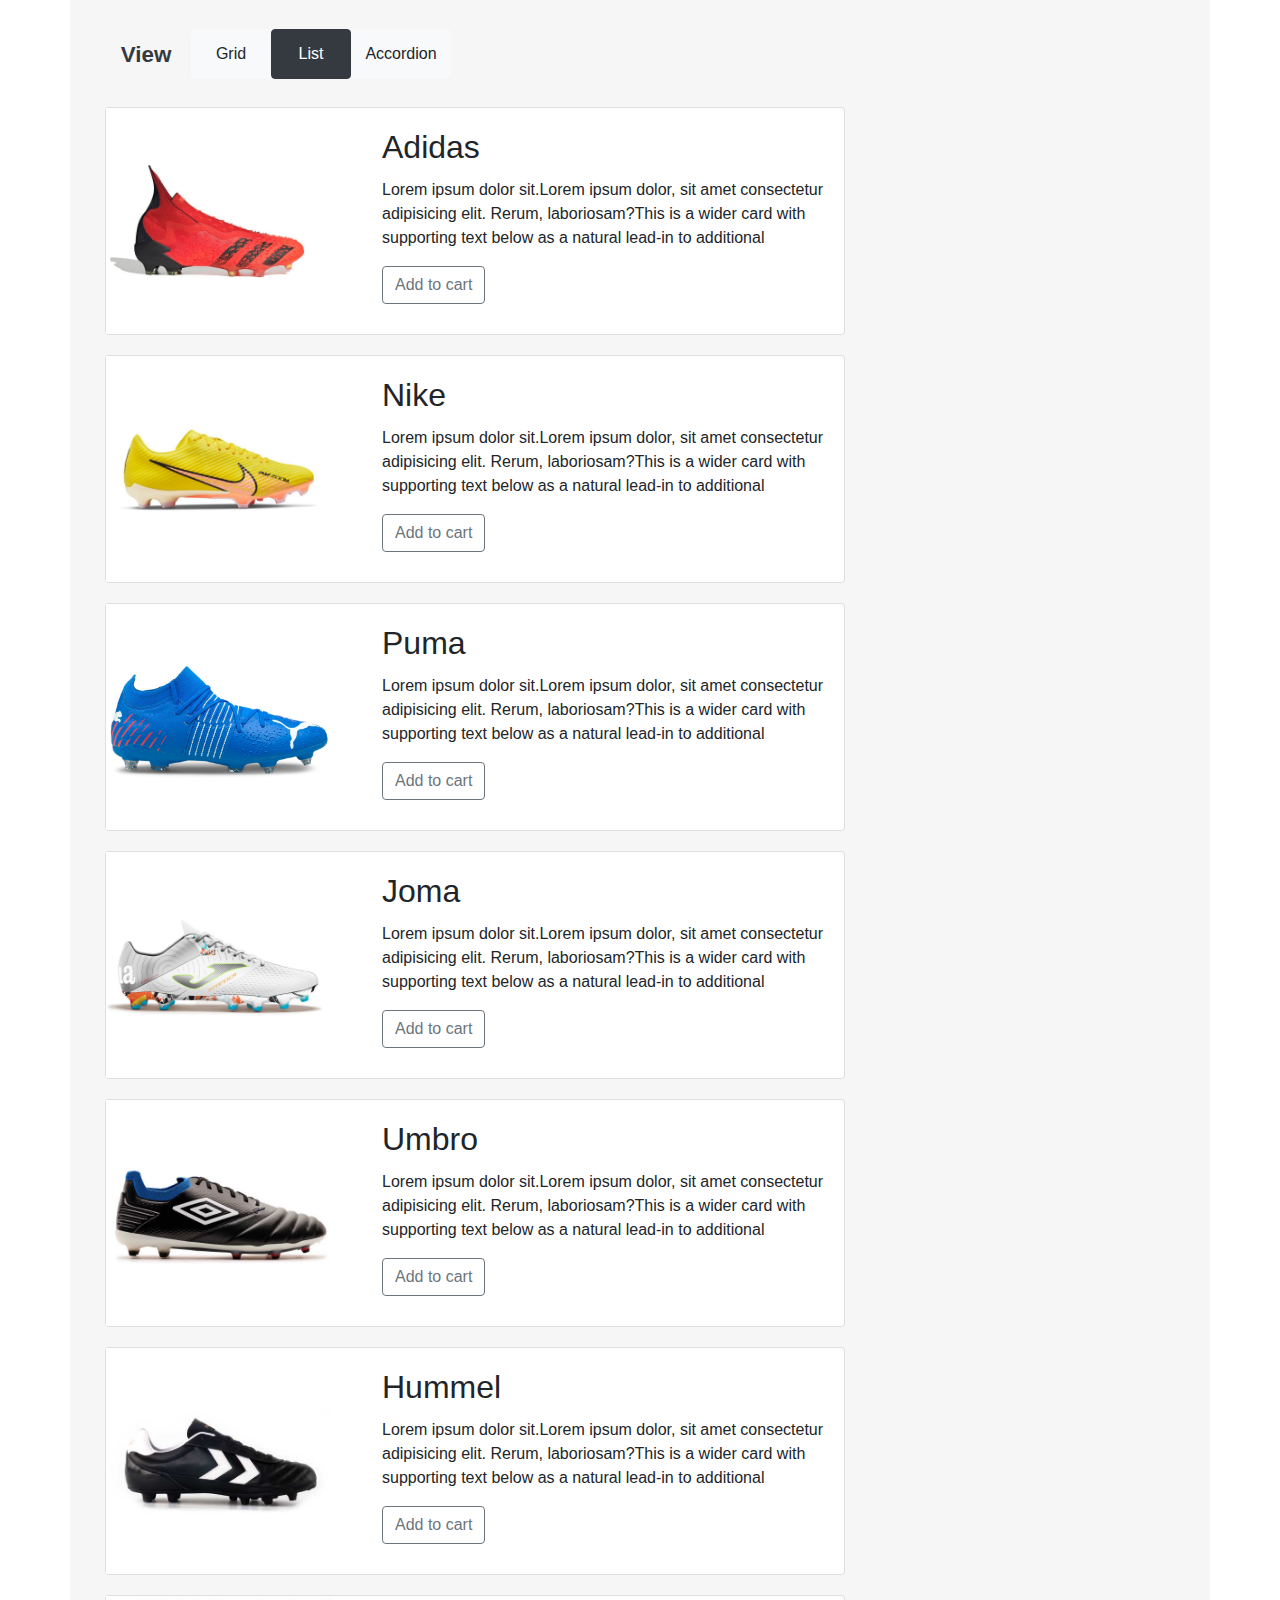
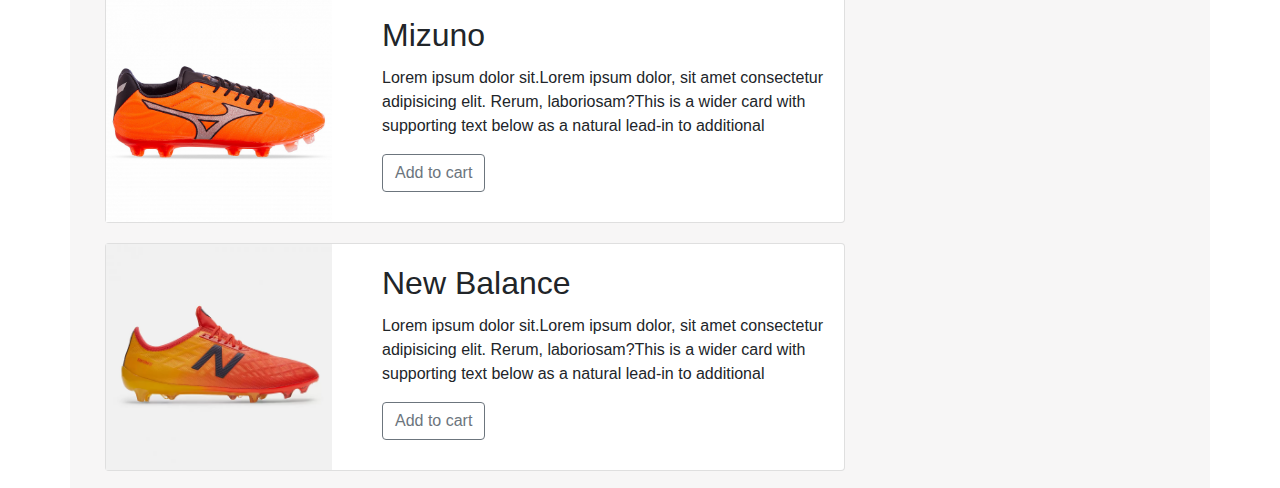
==== index1.html @ cf4bd2d7 "first commit" ====
<!DOCTYPE html>
<html lang="en">

<head>
    <meta charset="UTF-8">
    <meta http-equiv="X-UA-Compatible" content="IE=edge">
    <meta name="viewport" content="width=device-width, initial-scale=1.0">
    <title>Football boots</title>
    <link rel="shortcut icon" href="./img/favicon.png" type="image/x-icon">
    <link rel="stylesheet" href="style.css">
    <link rel="stylesheet" href="https://cdn.jsdelivr.net/npm/bootstrap@4.3.1/dist/css/bootstrap.min.css"
        integrity="sha384-ggOyR0iXCbMQv3Xipma34MD+dH/1fQ784/j6cY/iJTQUOhcWr7x9JvoRxT2MZw1T" crossorigin="anonymous">
</head>

<body class="body">

    <div class="container">

        <nav class="navbar navbar-light" style="justify-content: flex-start;">
            <p class="text text-dark">View</p>
            <form class="form-inline">

                <a href="index.html"> <button id="grid" class="btn btn-light" type="button"
                        style="height: 50px; width: 80px;">Grid </button></a>
                <button id="list" class="btn btn-dark" type="button" style="height: 50px; width: 80px;">List</button>
                <a href="index2.html"><button id="vkladki" class="btn btn-light" type="button"
                        style="height: 50px; width: 100px;">Accordion</button></a>
            </form>
        </nav>


        <div class="card mb-3" style="max-width: 740px; margin-top: 20px; margin-left: 20px;">
            <div class="row g-0">
                <div class="col-md-4">
                    <img src="./img/adidas.jpg" class="img-fluid rounded-start" alt="...">
                </div>
                <div class="col-md-8">
                    <div class="card-body">
                        <h5 class="card-title" style="font-size: 2rem;">Adidas</h5>
                        <p class="card-text ">Lorem ipsum dolor sit.Lorem ipsum dolor, sit amet consectetur
                            adipisicing elit. Rerum, laboriosam?This is a wider card with supporting text below as a
                            natural lead-in to
                            additional</p>
                        <a href="#" class="btn btn-outline-secondary">Add to cart</a>
                    </div>
                </div>
            </div>
        </div>
        <div class="card mb-3" style="max-width: 740px; margin-top: 20px; margin-left: 20px;">
            <div class="row g-0">
                <div class="col-md-4">
                    <img src="./img/nike.jpg" class="img-fluid rounded-start" alt="...">
                </div>
                <div class="col-md-8">
                    <div class="card-body">
                        <h5 class="card-title" style="font-size: 2rem;">Nike</h5>
                        <p class="card-text">Lorem ipsum dolor sit.Lorem ipsum dolor, sit amet consectetur
                            adipisicing elit. Rerum, laboriosam?This is a wider card with supporting text below as a
                            natural lead-in to
                            additional </p>
                        <a href="#" class="btn btn-outline-secondary">Add to cart</a>
                    </div>
                </div>
            </div>
        </div>
        <div class="card mb-3" style="max-width: 740px; margin-top: 20px; margin-left: 20px;">
            <div class="row g-0">
                <div class="col-md-4">
                    <img src="./img/puma.jpg" class="img-fluid rounded-start" alt="...">
                </div>
                <div class="col-md-8">
                    <div class="card-body">
                        <h5 class="card-title" style="font-size: 2rem;">Puma</h5>
                        <p class="card-text">Lorem ipsum dolor sit.Lorem ipsum dolor, sit amet consectetur
                            adipisicing elit. Rerum, laboriosam?This is a wider card with supporting text below as a
                            natural lead-in to
                            additional </p>
                        <a href="#" class="btn btn-outline-secondary">Add to cart</a>
                    </div>
                </div>
            </div>
        </div>
        <div class="card mb-3" style="max-width: 740px; margin-top: 20px; margin-left: 20px;">
            <div class="row g-0">
                <div class="col-md-4">
                    <img src="./img/joma.jpg" class="img-fluid rounded-start" alt="...">
                </div>
                <div class="col-md-8">
                    <div class="card-body">
                        <h5 class="card-title" style="font-size: 2rem;">Joma</h5>
                        <p class="card-text">Lorem ipsum dolor sit.Lorem ipsum dolor, sit amet consectetur
                            adipisicing elit. Rerum, laboriosam?This is a wider card with supporting text below as a
                            natural lead-in to
                            additional </p>
                        <a href="#" class="btn btn-outline-secondary">Add to cart</a>
                    </div>
                </div>
            </div>
        </div>
        <div class="card mb-3" style="max-width: 740px; margin-top: 20px; margin-left: 20px;">
            <div class="row g-0">
                <div class="col-md-4">
                    <img src="./img/umbro.jpg" class="img-fluid rounded-start" alt="...">
                </div>
                <div class="col-md-8">
                    <div class="card-body">
                        <h5 class="card-title" style="font-size: 2rem;">Umbro</h5>
                        <p class="card-text">Lorem ipsum dolor sit.Lorem ipsum dolor, sit amet consectetur
                            adipisicing elit. Rerum, laboriosam?This is a wider card with supporting text below as a
                            natural lead-in to
                            additional </p>
                        <a href="#" class="btn btn-outline-secondary">Add to cart</a>
                    </div>
                </div>
            </div>
        </div>
        <div class="card mb-3" style="max-width: 740px; margin-top: 20px; margin-left: 20px;">
            <div class="row g-0">
                <div class="col-md-4">
                    <img src="./img/hummel.jpg" class="img-fluid rounded-start" alt="...">
                </div>
                <div class="col-md-8">
                    <div class="card-body">
                        <h5 class="card-title" style="font-size: 2rem;">Hummel</h5>
                        <p class="card-text">Lorem ipsum dolor sit.Lorem ipsum dolor, sit amet consectetur
                            adipisicing elit. Rerum, laboriosam?This is a wider card with supporting text below as a
                            natural lead-in to
                            additional </p>
                        <a href="#" class="btn btn-outline-secondary">Add to cart</a>
                    </div>
                </div>
            </div>
        </div>
        <div class="card mb-3" style="max-width: 740px; margin-top: 20px; margin-left: 20px;">
            <div class="row g-0">
                <div class="col-md-4">
                    <img src="./img/mizuno.jpg" class="img-fluid rounded-start" alt="...">
                </div>
                <div class="col-md-8">
                    <div class="card-body">
                        <h5 class="card-title" style="font-size: 2rem;">Mizuno</h5>
                        <p class="card-text">Lorem ipsum dolor sit.Lorem ipsum dolor, sit amet consectetur
                            adipisicing elit. Rerum, laboriosam?This is a wider card with supporting text below as a
                            natural lead-in to
                            additional </p>
                        <a href="#" class="btn btn-outline-secondary">Add to cart</a>
                    </div>
                </div>
            </div>

        </div>
        <div class="card mb-3" style="max-width: 740px; margin-top: 20px; margin-left: 20px;">
            <div class="row g-0">
                <div class="col-md-4">
                    <img src="./img/newbalance.jpg" class="img-fluid rounded-start" alt="...">
                </div>
                <div class="col-md-8">
                    <div class="card-body">
                        <h5 class="card-title" style="font-size: 2rem;">New Balance</h5>
                        <p class="card-text">Lorem ipsum dolor sit.Lorem ipsum dolor, sit amet consectetur
                            adipisicing elit. Rerum, laboriosam?This is a wider card with supporting text below as a
                            natural lead-in to
                            additional </p>
                        <a href="#" class="btn btn-outline-secondary">Add to cart</a>
                    </div>
                </div>
            </div>

        </div>
    </div>

</body>

</html>
---- style.css ----
* {
    box-sizing: border-box;
    margin: 0;
    padding: 0;
}


.text {
    width: 90px;
    height: 50px;
    display: flex;
    justify-content: center;
    align-items: center;
    margin-bottom: -1px;
    font-size: 1.4rem;
    font-family: Arial, Helvetica, sans-serif;
    font-weight: bold;

}
.shoes{
    width: 280px;
    height: 50px;
    display: flex;
    justify-content: center;
    align-items: center;
    margin-bottom: -1px;
    font-size: 1.4rem;
    font-family: Arial, Helvetica, sans-serif;
    font-weight: bold;
    margin-left: 225px;
}
.card:hover {
    transform: scale(1.05);
    transition: all 0.5s ease-in-out;
}

.m {
    margin-top: 30px;
}

.container {
    background: #f7f6f6;
    padding: 1px;
    height: 100%;
}

.navbar {
    margin-top: 20px;
}



.dd {
    display: flex;
    align-items: center;
    justify-content: space-around;
}

.tvir {
    width: 60%;
    height: 300px;
    display: flex;
    flex-direction: column;
    justify-content: space-around;

}

h3 {
    width: 100%;
}
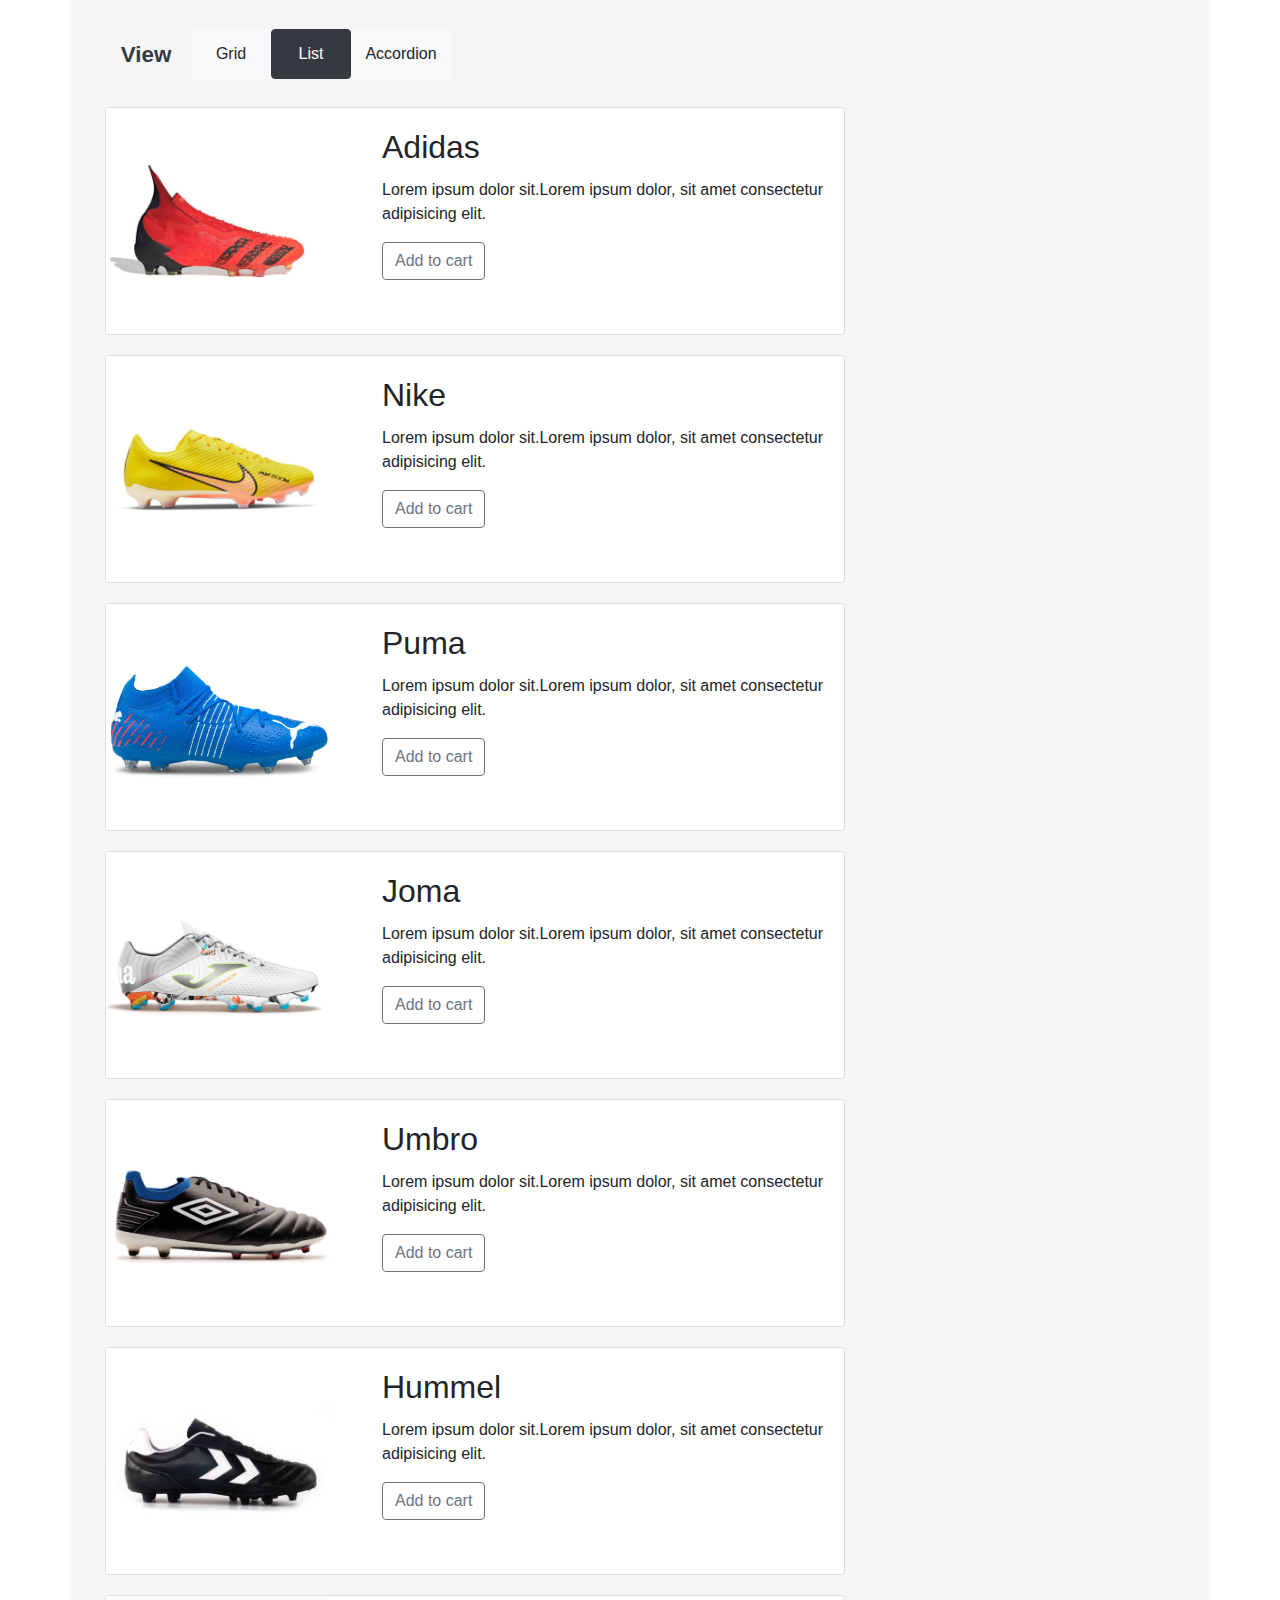
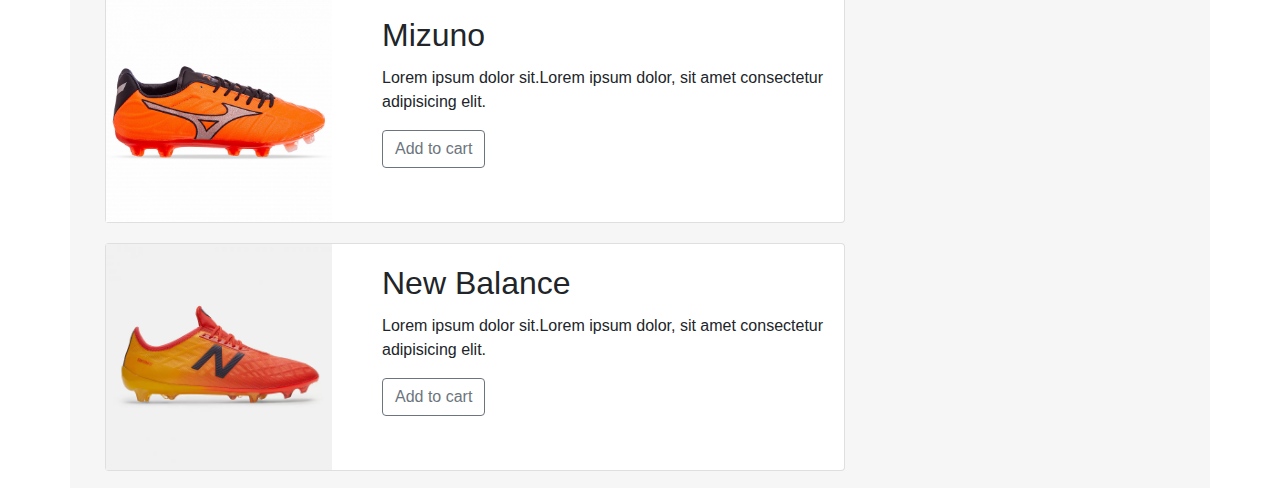
==== commit f9d4cbc3: "commit" ====
--- a/index1.html
+++ b/index1.html
@@ -38,9 +38,7 @@
                     <div class="card-body">
                         <h5 class="card-title" style="font-size: 2rem;">Adidas</h5>
                         <p class="card-text ">Lorem ipsum dolor sit.Lorem ipsum dolor, sit amet consectetur
-                            adipisicing elit. Rerum, laboriosam?This is a wider card with supporting text below as a
-                            natural lead-in to
-                            additional</p>
+                            adipisicing elit.</p>
                         <a href="#" class="btn btn-outline-secondary">Add to cart</a>
                     </div>
                 </div>
@@ -55,9 +53,7 @@
                     <div class="card-body">
                         <h5 class="card-title" style="font-size: 2rem;">Nike</h5>
                         <p class="card-text">Lorem ipsum dolor sit.Lorem ipsum dolor, sit amet consectetur
-                            adipisicing elit. Rerum, laboriosam?This is a wider card with supporting text below as a
-                            natural lead-in to
-                            additional </p>
+                            adipisicing elit.</p>
                         <a href="#" class="btn btn-outline-secondary">Add to cart</a>
                     </div>
                 </div>
@@ -72,9 +68,7 @@
                     <div class="card-body">
                         <h5 class="card-title" style="font-size: 2rem;">Puma</h5>
                         <p class="card-text">Lorem ipsum dolor sit.Lorem ipsum dolor, sit amet consectetur
-                            adipisicing elit. Rerum, laboriosam?This is a wider card with supporting text below as a
-                            natural lead-in to
-                            additional </p>
+                            adipisicing elit.</p>
                         <a href="#" class="btn btn-outline-secondary">Add to cart</a>
                     </div>
                 </div>
@@ -89,9 +83,7 @@
                     <div class="card-body">
                         <h5 class="card-title" style="font-size: 2rem;">Joma</h5>
                         <p class="card-text">Lorem ipsum dolor sit.Lorem ipsum dolor, sit amet consectetur
-                            adipisicing elit. Rerum, laboriosam?This is a wider card with supporting text below as a
-                            natural lead-in to
-                            additional </p>
+                            adipisicing elit.</p>
                         <a href="#" class="btn btn-outline-secondary">Add to cart</a>
                     </div>
                 </div>
@@ -106,9 +98,7 @@
                     <div class="card-body">
                         <h5 class="card-title" style="font-size: 2rem;">Umbro</h5>
                         <p class="card-text">Lorem ipsum dolor sit.Lorem ipsum dolor, sit amet consectetur
-                            adipisicing elit. Rerum, laboriosam?This is a wider card with supporting text below as a
-                            natural lead-in to
-                            additional </p>
+                            adipisicing elit.</p>
                         <a href="#" class="btn btn-outline-secondary">Add to cart</a>
                     </div>
                 </div>
@@ -123,9 +113,7 @@
                     <div class="card-body">
                         <h5 class="card-title" style="font-size: 2rem;">Hummel</h5>
                         <p class="card-text">Lorem ipsum dolor sit.Lorem ipsum dolor, sit amet consectetur
-                            adipisicing elit. Rerum, laboriosam?This is a wider card with supporting text below as a
-                            natural lead-in to
-                            additional </p>
+                            adipisicing elit.</p>
                         <a href="#" class="btn btn-outline-secondary">Add to cart</a>
                     </div>
                 </div>
@@ -140,9 +128,7 @@
                     <div class="card-body">
                         <h5 class="card-title" style="font-size: 2rem;">Mizuno</h5>
                         <p class="card-text">Lorem ipsum dolor sit.Lorem ipsum dolor, sit amet consectetur
-                            adipisicing elit. Rerum, laboriosam?This is a wider card with supporting text below as a
-                            natural lead-in to
-                            additional </p>
+                            adipisicing elit.</p>
                         <a href="#" class="btn btn-outline-secondary">Add to cart</a>
                     </div>
                 </div>
@@ -158,9 +144,7 @@
                     <div class="card-body">
                         <h5 class="card-title" style="font-size: 2rem;">New Balance</h5>
                         <p class="card-text">Lorem ipsum dolor sit.Lorem ipsum dolor, sit amet consectetur
-                            adipisicing elit. Rerum, laboriosam?This is a wider card with supporting text below as a
-                            natural lead-in to
-                            additional </p>
+                            adipisicing elit.</p>
                         <a href="#" class="btn btn-outline-secondary">Add to cart</a>
                     </div>
                 </div>
